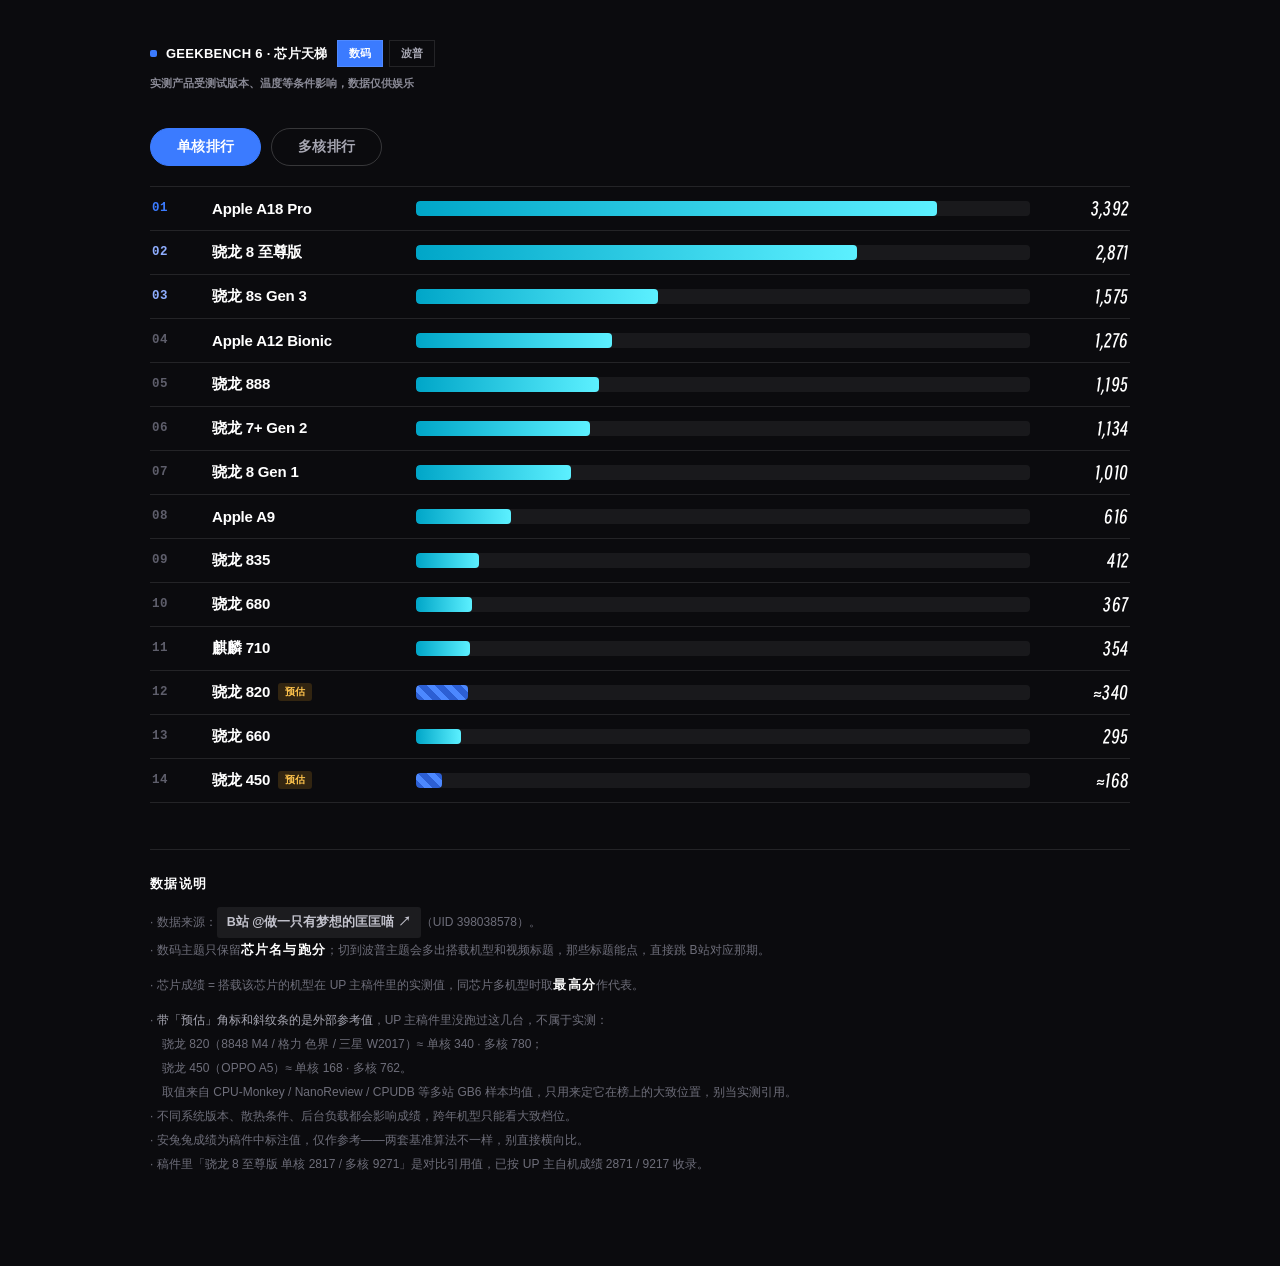
==== SOC_RANK/index.html @ 6fe4a793 "SOC_rank" ====
<!DOCTYPE html>
<html lang="zh-CN">
<head>
<meta charset="utf-8">
<meta name="viewport" content="width=device-width,initial-scale=1,viewport-fit=cover">
<meta name="theme-color" content="#0B0B0E">
<meta name="description" content="做一只有梦想的匡匡喵 视频稿件实测 Geekbench 6 芯片跑分天梯榜：14 颗芯片、17 台机型，单核 / 多核双榜。">
<meta name="author" content="做一只有梦想的匡匡喵">
<meta property="og:type" content="website">
<meta property="og:title" content="芯片性能天梯 · Geekbench 6">
<meta property="og:description" content="14 颗芯片、17 台机型，全部来自视频稿件实测。单核 / 多核双榜。">
<meta name="twitter:card" content="summary">
<link rel="icon" href="data:image/svg+xml,%3Csvg xmlns='http://www.w3.org/2000/svg' viewBox='0 0 32 32'%3E%3Crect width='32' height='32' rx='7' fill='%230B0B0E'/%3E%3Crect x='6' y='18' width='4.5' height='8' rx='1' fill='%233B7BFF'/%3E%3Crect x='13.8' y='12' width='4.5' height='14' rx='1' fill='%233B7BFF'/%3E%3Crect x='21.5' y='6' width='4.5' height='20' rx='1' fill='%233B7BFF'/%3E%3C/svg%3E">
<title>芯片性能天梯 · Geekbench 6 | 做一只有梦想的匡匡喵</title>
<link rel="stylesheet" href="style.css">
</head>
<body data-theme="tech" data-sort="sc">
<div class="wrap">

  <div class="topbar">
    <div class="tb-main">
      <div class="eyebrow">GEEKBENCH 6 · 芯片天梯</div>
      <div class="themes" id="themes">
        <button data-t="tech" class="on">数码</button>
        <button data-t="pop">波普</button>
      </div>
    </div>
    <div class="tb-note">实测产品受测试版本、温度等条件影响，数据仅供娱乐</div>
  </div>

  <div class="searchwrap">
    <span class="mag">
      <svg viewBox="0 0 24 24" width="17" height="17" aria-hidden="true">
        <circle cx="10.5" cy="10.5" r="6.6" fill="none" stroke="currentColor" stroke-width="2.4"/>
        <path d="M15.5 15.5 L21 21" stroke="currentColor" stroke-width="2.4" stroke-linecap="round"/>
      </svg>
    </span>
    <input id="q" type="text" autocomplete="off" spellcheck="false"
           placeholder="搜芯片或机型，比如 骁龙 888、iPhone、iPad、小米…">
    <button class="clr" id="clr" hidden>✕</button>
  </div>

  <div class="stats" id="stats"></div>

  <div class="toolbar">
    <div class="seg" id="seg">
      <button data-k="sc" class="on">单核排行</button>
      <button data-k="mc">多核排行</button>
    </div>
  </div>

  <div class="list" id="list"></div>

  <footer>
    <b>数据说明</b><br>
    · 数据来源：<a class="home" href="https://space.bilibili.com/398038578" target="_blank" rel="noopener">B站 @做一只有梦想的匡匡喵 ↗</a>（UID 398038578）。<br>
    · 数码主题只保留<b>芯片名与跑分</b>；切到波普主题会多出搭载机型和视频标题，那些标题能点，直接跳 B站对应那期。<br>
    · 芯片成绩 = 搭载该芯片的机型在 UP 主稿件里的实测值，同芯片多机型时取<b>最高分</b>作代表。<br>
    · <s>带「预估」角标和斜纹条的是外部参考值</s>，UP 主稿件里没跑过这几台，不属于实测：<br>
    　骁龙 820（8848 M4 / 格力 色界 / 三星 W2017）≈ 单核 340 · 多核 780；<br>
    　骁龙 450（OPPO A5）≈ 单核 168 · 多核 762。<br>
    　取值来自 CPU-Monkey / NanoReview / CPUDB 等多站 GB6 样本均值，只用来定它在榜上的大致位置，别当实测引用。<br>
    · 不同系统版本、散热条件、后台负载都会影响成绩，跨年机型只能看大致档位。<br>
    · 安兔兔成绩为稿件中标注值，仅作参考——两套基准算法不一样，别直接横向比。<br>
    · 稿件里「骁龙 8 至尊版 单核 2817 / 多核 9271」是对比引用值，已按 UP 主自机成绩 2871 / 9217 收录。
  </footer>

</div>

<script src="script.js"></script>
</body>
</html>
---- SOC_RANK/style.css ----
/* ============================================================
   主题：tech 数码（默认·排行榜） / pop 波普
   ============================================================ */
/* 得意黑（Smiley Sans Oblique）子集——只留数字与符号，1.4KB 内嵌，
   换机器/发给别人都不会掉字体。 */
@font-face{
  font-family:"SmileyNum";
  src:url([data-uri]) format("woff2");
  font-display:swap;
}
:root{
  --font:"Arial Black",-apple-system,BlinkMacSystemFont,"PingFang SC","Hiragino Sans GB","Helvetica Neue",Helvetica,sans-serif;
  --mono:ui-monospace,SFMono-Regular,"SF Mono",Menlo,Consolas,"Roboto Mono",monospace;

  --bg:#FFE500;
  --dots:rgba(10,10,10,.16);
  --doth:11px;

  --ink:#0A0A0A;
  --ink2:rgba(10,10,10,.6);

  --card:#FFFFFF;
  --card2:#F5F5F5;

  --bd:#0A0A0A;
  --bdw:3px;
  --radius:0px;

  --shadow:7px 7px 0 #0A0A0A;
  --shadow-sm:4px 4px 0 #0A0A0A;
  --hovertf:translate(-3px,-3px);
  --hoversh:10px 10px 0 #0A0A0A;

  --acc:#FF2E93;
  --acc2:#00C8FF;
  --acc-est:#FF3B30;
  --eststripe:rgba(255,255,255,.9);
  --track:#EFEFEF;

  --chipbg:#0A0A0A;
  --chipfg:#FFFFFF;
  --off:#9A9A9A;

  --btnbg:#FFFFFF;
  --btnfg:#0A0A0A;
  --btnon:#FF2E93;
  --btnonfg:#FFFFFF;

  --rk1:#FF2E93; --rk1fg:#FFFFFF;
  --rk2:#1B3CFF; --rk2fg:#FFFFFF;
  --rk3:#00C8FF; --rk3fg:#0A0A0A;

  --t1bg:#FF2E93; --t1fg:#FFFFFF;
  --t2bg:#1B3CFF; --t2fg:#FFFFFF;
  --t3bg:#00C8FF; --t3fg:#0A0A0A;
  --t4bg:#FFE500; --t4fg:#0A0A0A;

  --hlbg:#FFE500;
  --hlfg:#0A0A0A;

  --footbg:#0A0A0A;
  --footfg:#FFE500;

  --name:21px;
}

/* ============================================================
   数码风 · 排行榜形态（默认）
   ============================================================ */
body[data-theme="tech"]{
  --bg:#0B0B0E;
  --dots:transparent;

  --ink:#FFFFFF;
  --ink2:#8A8A96;

  --card:transparent;
  --card2:transparent;

  --bd:rgba(255,255,255,.10);
  --bdw:1px;
  --radius:0px;

  --shadow:none;
  --shadow-sm:none;
  --hovertf:none;
  --hoversh:none;

  --acc:#3B7BFF;
  --acc2:#00E0FF;
  --acc-est:#FFB020;
  --eststripe:rgba(0,0,0,.5);
  --track:rgba(255,255,255,.06);

  --chipbg:rgba(255,255,255,.07);
  --chipfg:#9A9AA6;
  --off:#4A4A56;

  --btnbg:transparent;
  --btnfg:#A8A8B4;
  --btnon:#3B7BFF;
  --btnonfg:#FFFFFF;

  --rk1:#3B7BFF; --rk1fg:#FFFFFF;
  --rk2:#3B7BFF; --rk2fg:#FFFFFF;
  --rk3:#3B7BFF; --rk3fg:#FFFFFF;

  --t1bg:rgba(59,123,255,.16); --t1fg:#7FA8FF;
  --t2bg:rgba(59,123,255,.10); --t2fg:#6E93E0;
  --t3bg:rgba(255,255,255,.06); --t3fg:#9A9AA6;
  --t4bg:rgba(255,255,255,.04); --t4fg:#7A7A86;

  --hlbg:rgba(255,255,255,.08);
  --hlfg:#B8B8C4;

  --footbg:transparent;
  --footfg:#6E6E7A;

  /* 排行行的列宽，行与刻度轴共用同一套 */
  --cols:46px minmax(120px,190px) 1fr 84px;
  --colgap:14px;
}

/* ---------- 排行榜行 ---------- */
body[data-theme="tech"] .list{gap:0;border-top:1px solid var(--bd)}
body[data-theme="tech"] .row{
  display:grid;
  grid-template-columns:var(--cols);
  column-gap:var(--colgap);
  align-items:center;
  background:transparent;border:0;border-bottom:1px solid var(--bd);
  border-radius:0;box-shadow:none;
  padding:11px 2px;
  transition:background .14s;
}
body[data-theme="tech"] .row:hover{background:rgba(255,255,255,.03);transform:none;box-shadow:none}
body[data-theme="tech"] .body{display:contents}

body[data-theme="tech"] .row>.rank{
  grid-column:1;grid-row:1;
  width:auto;height:auto;justify-self:start;
  font-family:var(--mono);font-size:12.5px;font-weight:700;
  letter-spacing:.04em;
  background:none;border:0;border-radius:0;box-shadow:none;
  color:#5E5E6B;
}
body[data-theme="tech"] .row.top1 .rank{color:var(--acc)}
body[data-theme="tech"] .row.top2 .rank,
body[data-theme="tech"] .row.top3 .rank{color:#8FAEFF}

body[data-theme="tech"] .head{
  grid-column:2;grid-row:1;margin:0;gap:8px;flex-wrap:nowrap;min-width:0;
}
body[data-theme="tech"] .name{
  font-size:15px;letter-spacing:-.012em;font-weight:700;
  white-space:nowrap;overflow:hidden;text-overflow:ellipsis;
}
body[data-theme="tech"] .chip{display:none}
body[data-theme="tech"] .mark{
  font-size:10px;padding:2px 7px;border-radius:3px;transform:none;
  background:rgba(255,176,32,.16);color:#FFC44D;flex:0 0 auto;
}
body[data-theme="tech"] .tier{display:none}

/* 条与分数：拆到行网格里 */
body[data-theme="tech"] .bars{display:contents}
body[data-theme="tech"] .bar{display:contents}
body[data-theme="tech"] .bar .lbl{display:none}
body[data-theme="tech"] .bar .track{
  grid-column:3;grid-row:1;
  height:15px;border:0;border-radius:4px;overflow:hidden;
  background:var(--track);
}
body[data-theme="tech"] .bar .val{
  grid-column:4;grid-row:1;
  font-family:"SmileyNum",var(--mono);font-size:18px;font-weight:400;
  text-align:right;color:#FFFFFF;letter-spacing:.01em;
}
body[data-theme="tech"] .bar.dim .val{color:#5E5E6B}
/* 只显示当前排序的那一条 */
body[data-theme="tech"][data-sort="mc"] .bar.sc,
body[data-theme="tech"][data-sort="sc"] .bar.mc{display:none}

body[data-theme="tech"] .fill{
  border-radius:4px;min-width:3px;
  background-color:#3B7BFF;
  background-image:linear-gradient(90deg,#2C5FD4,#4C88FF);
}
/* 单核条换成青色，跟多核的蓝色区分开 */
body[data-theme="tech"] .fill.sc{
  background-color:#00E0FF;
  background-image:linear-gradient(90deg,#00A6C8,#5CF0FF);
}
body[data-theme="tech"] .fill.est{
  background-image:repeating-linear-gradient(45deg,#2C5FD4 0 6px,#4C88FF 6px 12px);
}

/* 机型 / 视频标题：数码风只留芯片名与跑分，这两行整体不要 */
body[data-theme="tech"] .devs{display:none}
body[data-theme="tech"] .foot{display:none}
body[data-theme="tech"] .dev{
  padding:0;border:0;font-size:11.5px;font-weight:500;
  gap:6px;color:#8A8A96;
}
body[data-theme="tech"] .dev+.dev{border-top:0}
body[data-theme="tech"] .dev .sq{display:none}
body[data-theme="tech"] .dev .nums{display:none}
body[data-theme="tech"] .dev .att{
  background:rgba(255,255,255,.07);border:0;color:#9A9AA6;
  padding:1px 6px;border-radius:3px;font-size:10px;
}
body[data-theme="tech"] .dev .tag{
  background:rgba(255,176,32,.14);color:#FFC44D;
  padding:1px 6px;border-radius:3px;font-size:10px;
}
body[data-theme="tech"] .dev .tag.off{background:rgba(255,255,255,.07);color:#6E6E7A}
body[data-theme="tech"] a.dn{color:#C4C4CE}
body[data-theme="tech"] a.dn:hover{color:var(--acc)}
body[data-theme="tech"] a.dn .a2{opacity:.45}

body[data-theme="tech"] .foot{
  grid-column:2 / -1;grid-row:3;
  margin:2px 0 0;
}
body[data-theme="tech"] a.vt{
  font-size:11px;font-weight:500;color:#6E6E7A;
  line-height:1.5;
}
body[data-theme="tech"] a.vt:hover{color:var(--acc);border-bottom-color:transparent}
body[data-theme="tech"] a.vt .arw{margin-top:0}

/* ---------- 顶部标识 ---------- */
body[data-theme="tech"] .eyebrow{
  background:none;color:#FFFFFF;
  transform:none;border-radius:0;padding:0;
  font-size:13px;letter-spacing:.02em;
}
body[data-theme="tech"] .eyebrow::before{
  content:"";display:inline-block;width:7px;height:7px;border-radius:2px;
  background:var(--acc);margin-right:9px;vertical-align:1px;
}

/* ---------- 切换胶囊 ---------- */
body[data-theme="tech"] .seg{gap:10px}
body[data-theme="tech"] .seg button{
  border-radius:999px;padding:9px 26px;font-size:13.5px;font-weight:700;
  background:transparent;border:1.5px solid rgba(255,255,255,.18);
  color:#A8A8B4;box-shadow:none;
}
body[data-theme="tech"] .seg button:hover{transform:none;box-shadow:none;color:#fff}
body[data-theme="tech"] .seg button.on{
  background:var(--acc);border-color:var(--acc);color:#fff;
}

/* ---------- 搜索栏 / 统计条：数码主题整体不要 ---------- */
body[data-theme="tech"] .searchwrap,
body[data-theme="tech"] .stats{display:none}

/* ---------- 区块标题 ---------- */
body[data-theme="tech"] .sec-title{
  background:none;color:#FFFFFF;border:0;border-radius:0;
  padding:0;margin:34px 0 12px;
  font-size:13px;letter-spacing:.02em;
}
body[data-theme="tech"] .sec-title::before{
  content:"";display:inline-block;width:7px;height:7px;border-radius:2px;
  background:var(--acc);margin-right:9px;vertical-align:1px;
}
body[data-theme="tech"] .note{color:#6E6E7A;font-weight:500}
body[data-theme="tech"] .empty{
  background:none;border:1px dashed rgba(255,255,255,.14);border-radius:10px;
  color:#6E6E7A;
}

/* ---------- 页脚 ---------- */
body[data-theme="tech"] footer{
  background:none;border:0;border-top:1px solid var(--bd);border-radius:0;
  box-shadow:none;margin-top:46px;padding:22px 0 0;
  color:#6E6E7A;font-weight:500;
}
body[data-theme="tech"] footer b{
  background:none;color:#FFFFFF;padding:0;font-weight:700;
}
body[data-theme="tech"] footer s{color:#A8A8B4}
body[data-theme="tech"] footer a.home{
  background:rgba(255,255,255,.07);color:#C4C4CE;border-radius:3px;
}
body[data-theme="tech"] footer a.home:hover{background:var(--acc);color:#fff}

/* ============================================================
   波普风
   ============================================================ */
body[data-theme="pop"] .mark{transform:rotate(-2deg)}

/* ============================================================
   通用组件
   ============================================================ */
*{box-sizing:border-box;margin:0;padding:0}
html{-webkit-text-size-adjust:100%}
body{
  background-color:var(--bg);
  background-image:radial-gradient(var(--dots) 1.7px,transparent 1.7px);
  background-size:var(--doth) var(--doth);
  color:var(--ink);
  font-family:var(--font);
  -webkit-font-smoothing:antialiased;
  padding:40px 22px 90px;
  transition:background-color .25s,color .25s;
}
.wrap{max-width:980px;margin:0 auto}

/* ---------- topbar ---------- */
.topbar{display:flex;flex-direction:column;gap:8px;margin-bottom:22px}
.tb-main{display:flex;align-items:center;gap:10px;flex-wrap:wrap}
.eyebrow{
  display:inline-block;background:var(--ink);color:var(--bg);
  font-size:12px;font-weight:900;letter-spacing:.2em;
  padding:7px 14px;transform:rotate(-1.4deg);
}
.tb-note{font-size:11px;font-weight:700;color:var(--ink2);line-height:1.5}

.themes{display:inline-flex;gap:6px}
.themes button{
  appearance:none;font-family:inherit;font-size:11px;font-weight:900;
  padding:5px 11px;cursor:pointer;transition:.16s;
  background:var(--btnbg);color:var(--btnfg);
  border:var(--bdw) solid var(--bd);border-radius:var(--radius);
  box-shadow:var(--shadow-sm);
}
.themes button:hover{transform:var(--hovertf);box-shadow:var(--hoversh)}
.themes button.on{background:var(--btnon);color:var(--btnonfg)}

/* ---------- 搜索栏 ---------- */
.searchwrap{
  display:flex;align-items:center;gap:11px;
  background:var(--card);border:var(--bdw) solid var(--bd);
  border-radius:var(--radius);box-shadow:var(--shadow);
  padding:0 15px;height:60px;margin-bottom:26px;
  transition:.16s;
}
.searchwrap:focus-within{box-shadow:var(--hoversh)}
.searchwrap .mag{flex:0 0 auto;color:var(--ink2);display:flex}
.searchwrap input{
  flex:1;min-width:0;border:0;background:transparent;outline:none;
  font-family:inherit;font-size:15.5px;font-weight:900;color:var(--ink);
  letter-spacing:-.015em;
}
.searchwrap input::placeholder{color:var(--ink2);font-weight:700}
.searchwrap .clr{
  appearance:none;border:0;background:transparent;color:var(--ink2);
  font-family:inherit;font-size:15px;font-weight:900;cursor:pointer;
  padding:6px 4px;line-height:1;
}
.searchwrap .clr:hover{color:var(--acc)}

/* ---------- stats ---------- */
.stats{display:flex;gap:14px;flex-wrap:wrap}
.stat{
  background:var(--card);border:var(--bdw) solid var(--bd);
  border-radius:var(--radius);box-shadow:var(--shadow-sm);
  padding:11px 18px 12px;min-width:124px;
}
.stat .k{font-size:11px;font-weight:900;letter-spacing:.14em;opacity:.6;margin-bottom:6px}
.stat .v{font-size:22px;font-weight:900;letter-spacing:-.03em}
.stat .v small{font-size:12px;font-weight:900;margin-left:3px;opacity:.65}
.stat.hit{background:var(--acc);color:var(--card);border-color:var(--acc)}
.stat.hit .k{opacity:.75}

/* ---------- toolbar ---------- */
.toolbar{
  display:flex;align-items:center;justify-content:space-between;gap:16px;
  flex-wrap:wrap;margin:36px 0 20px;
}
.seg{display:inline-flex;gap:9px}
.seg button{
  appearance:none;font-family:inherit;font-size:13.5px;font-weight:900;letter-spacing:.02em;
  padding:11px 20px;cursor:pointer;transition:.16s;
  background:var(--btnbg);color:var(--btnfg);
  border:var(--bdw) solid var(--bd);border-radius:var(--radius);
  box-shadow:var(--shadow-sm);
}
.seg button:hover{transform:var(--hovertf);box-shadow:var(--hoversh)}
.seg button.on{background:var(--btnon);color:var(--btnonfg)}

/* ---------- list ---------- */
.list{display:flex;flex-direction:column;gap:18px}
.row{
  display:grid;grid-template-columns:66px 1fr;gap:16px;align-items:start;
  background:var(--card);border:var(--bdw) solid var(--bd);
  border-radius:var(--radius);box-shadow:var(--shadow);
  padding:17px 20px 18px;transition:transform .16s,box-shadow .16s;
}
.row:hover{transform:var(--hovertf);box-shadow:var(--hoversh)}

.rank{
  width:58px;height:58px;display:grid;place-items:center;
  font-size:21px;font-weight:900;letter-spacing:-.04em;
  background:var(--card);color:var(--ink);
  border:var(--bdw) solid var(--bd);border-radius:50%;
}
.row.top1 .rank{background:var(--rk1);color:var(--rk1fg);border-color:var(--rk1)}
.row.top2 .rank{background:var(--rk2);color:var(--rk2fg);border-color:var(--rk2)}
.row.top3 .rank{background:var(--rk3);color:var(--rk3fg);border-color:var(--rk3)}

.body{min-width:0}
.head{display:flex;align-items:center;gap:9px;flex-wrap:wrap;margin-bottom:14px}
.name{font-size:var(--name);font-weight:900;letter-spacing:-.035em}
.chip{
  font-size:11px;font-weight:900;color:var(--chipfg);background:var(--chipbg);
  padding:4px 9px;white-space:nowrap;letter-spacing:.02em;border-radius:2px;
}
.tier{
  font-size:11px;font-weight:900;padding:4px 9px;white-space:nowrap;
  border:var(--bdw) solid var(--bd);border-radius:2px;letter-spacing:.04em;
}
.tier.t1{background:var(--t1bg);color:var(--t1fg);border-color:var(--t1bg)}
.tier.t2{background:var(--t2bg);color:var(--t2fg);border-color:var(--t2bg)}
.tier.t3{background:var(--t3bg);color:var(--t3fg);border-color:var(--t3bg)}
.tier.t4{background:var(--t4bg);color:var(--t4fg);border-color:var(--bd)}
.mark{
  font-size:11px;font-weight:900;color:#FFF;background:var(--acc-est);
  padding:4px 9px;white-space:nowrap;border-radius:2px;
}

.bars{display:flex;flex-direction:column;gap:8px}
.bar{display:grid;grid-template-columns:42px 1fr 78px;gap:11px;align-items:center}
.bar .lbl{font-size:11.5px;font-weight:900;letter-spacing:.06em;color:var(--ink2)}
.track{
  height:15px;background:var(--track);
  border:var(--bdw) solid var(--bd);border-radius:2px;overflow:hidden;
}
.fill{height:100%;transition:width .5s cubic-bezier(.2,.8,.2,1);min-width:4px;border-radius:1px}
.fill.mc{background-color:var(--acc)}
.fill.sc{background-color:var(--acc2)}
.fill.est{background-image:repeating-linear-gradient(45deg,var(--eststripe) 0 4px,transparent 4px 9px)}
.bar .val{font-family:"SmileyNum",var(--mono);font-size:16px;font-weight:400;text-align:right;letter-spacing:.01em}
.bar.dim .val{opacity:.45}

/* ---------- 搭载机型 ---------- */
.devs{
  margin-top:15px;border:var(--bdw) solid var(--bd);
  border-radius:calc(var(--radius) * .7);background:var(--card2);
}
.dev{
  display:flex;align-items:center;gap:9px;flex-wrap:wrap;
  padding:8px 12px;font-size:12px;font-weight:900;
}
.dev+.dev{border-top:var(--bdw) solid var(--bd)}
.dev .sq{width:9px;height:9px;background:var(--acc);flex:0 0 auto;border-radius:1px}
.dev .dn{letter-spacing:-.02em}
a.dn{
  color:inherit;text-decoration:none;display:inline-flex;align-items:center;gap:4px;
  border-bottom:2px solid transparent;transition:.16s;
}
a.dn .a2{font-size:9.5px;opacity:.5;display:inline-block;transition:transform .16s}
a.dn:hover{color:var(--acc)}
a.dn:hover .a2{opacity:1;transform:translate(2px,-2px)}
.dev .nums{margin-left:auto;font-variant-numeric:tabular-nums;opacity:.62;font-weight:700;font-size:11.5px}
.dev .att{
  background:var(--hlbg);color:var(--hlfg);
  border:var(--bdw) solid var(--bd);
  padding:2px 7px;font-size:10.5px;letter-spacing:.02em;border-radius:2px;
}
.dev .tag{background:var(--acc-est);color:#FFF;padding:2px 7px;font-size:10.5px;border-radius:2px}
.dev .tag.off{background:var(--off);color:#FFF}

.foot{display:flex;gap:10px;flex-wrap:wrap;align-items:center;margin-top:13px}
a.vt{
  font-size:11.5px;font-weight:900;color:var(--ink2);
  text-decoration:none;line-height:1.6;
  border-bottom:2px solid transparent;padding-bottom:1px;
  transition:.16s;display:inline-flex;align-items:baseline;gap:5px;
}
a.vt .pl{font-size:9px;opacity:.75;transform:translateY(-1px)}
a.vt .arw{font-size:10px;transition:transform .16s;display:inline-block}
a.vt:hover{color:var(--acc);border-bottom-color:var(--acc)}
a.vt:hover .arw{transform:translate(2px,-2px)}

/* ---------- section ---------- */
.sec-title{
  display:inline-block;background:var(--ink);color:var(--bg);
  font-size:13px;font-weight:900;letter-spacing:.16em;
  padding:8px 16px;margin:50px 0 18px;border-radius:3px;
}
body[data-theme="pop"] .sec-title{transform:rotate(-1deg);border-radius:0}
.note{font-size:12px;font-weight:700;color:var(--ink2);line-height:1.75;margin:-6px 0 16px;max-width:660px}

.empty{
  background:var(--card);border:var(--bdw) dashed var(--bd);
  border-radius:var(--radius);padding:34px 20px;text-align:center;
  font-size:14px;font-weight:900;color:var(--ink2);
}
.empty b{color:var(--ink)}

/* ---------- footer ---------- */
footer{
  margin-top:60px;background:var(--footbg);color:var(--footfg);
  border:var(--bdw) solid var(--bd);border-radius:var(--radius);
  box-shadow:var(--shadow);padding:22px 24px 24px;
  font-size:12px;font-weight:700;line-height:2;
}
footer b{
  display:inline-block;background:var(--hlbg);color:var(--hlfg);
  padding:2px 9px;margin-bottom:10px;font-size:12.5px;letter-spacing:.1em;border-radius:2px;
}
footer s{color:var(--acc);text-decoration:none}
footer a.home{
  display:inline-flex;align-items:center;gap:6px;
  background:var(--hlbg);color:var(--hlfg);text-decoration:none;
  font-weight:900;font-size:12.5px;padding:3px 10px;border-radius:2px;
  transition:.16s;
}
footer a.home:hover{background:var(--acc);color:var(--card)}

/* ============================================================
   响应式
   ============================================================ */
@media (hover:none){
  .row:hover{transform:none;box-shadow:var(--shadow)}
  .themes button:hover,.seg button:hover{transform:none;box-shadow:var(--shadow-sm)}
  body[data-theme="tech"] .row:hover{background:none}
}

@media (max-width:820px){
  body{padding:30px 16px 72px}
  body[data-theme="tech"]{--cols:42px minmax(104px,170px) 1fr 78px;--colgap:12px}
  body[data-theme="tech"] .row{padding:10px 2px}
  body[data-theme="tech"] .name{font-size:14px}
  .row{grid-template-columns:54px 1fr;gap:14px}
  .rank{width:48px;height:48px;font-size:19px}
  .name{font-size:19px}
  .bar{grid-template-columns:38px 1fr 70px;gap:9px}
  .stat{min-width:104px;padding:10px 15px 11px}
  .stat .v{font-size:20px}
}

@media (max-width:560px){
  body{
    padding:20px max(12px,env(safe-area-inset-left)) 56px max(12px,env(safe-area-inset-right));
  }
  .topbar{gap:7px;margin-bottom:16px}
  .tb-main{gap:8px}
  .eyebrow{font-size:11px;letter-spacing:.16em}
  .themes{gap:5px}
  .themes button{padding:4px 10px;font-size:10.5px}
  .tb-note{font-size:10.5px}

  .searchwrap{height:50px;padding:0 12px;gap:9px;margin-bottom:18px}
  .searchwrap input{font-size:16px}
  .searchwrap input::placeholder{font-size:13px}

  .stats{display:grid;grid-template-columns:repeat(2,1fr);gap:10px}
  .stat{min-width:0;padding:9px 12px 10px}
  .stat .k{font-size:10px;letter-spacing:.1em;margin-bottom:4px}
  .stat .v{font-size:19px}
  .stat .v small{font-size:11px}

  .toolbar{flex-direction:column;align-items:stretch;gap:12px;margin:24px 0 16px}
  .seg{display:grid;grid-template-columns:1fr 1fr;gap:8px}
  .seg button{padding:12px 0;font-size:13.5px}

  .list{gap:13px}

  /* ---- 数码·排行榜：手机上收窄列、名字允许换行 ---- */
  body[data-theme="tech"]{--cols:24px 110px 1fr 58px;--colgap:7px}
  body[data-theme="tech"] .row{padding:10px 0}
  body[data-theme="tech"] .name{
    font-size:11.5px;white-space:nowrap;
    overflow:hidden;text-overflow:ellipsis;
  }
  body[data-theme="tech"] .head{align-items:center;gap:5px}
  body[data-theme="tech"] .chip{display:none}
  body[data-theme="tech"] .row>.rank{font-size:11px}
  body[data-theme="tech"] .bar .track{height:13px;border-radius:3px}
  body[data-theme="tech"] .bar .val{font-size:15px}
  body[data-theme="tech"] .devs{gap:1px 10px;margin-top:4px}
  body[data-theme="tech"] .dev{font-size:10.5px;gap:5px}
  body[data-theme="tech"] .foot{grid-row:3;margin-top:1px}
  body[data-theme="tech"] a.vt{font-size:10.5px}
  body[data-theme="tech"] .sec-title{font-size:12px;margin:30px 0 10px}
  body[data-theme="tech"] footer{font-size:11.5px;line-height:1.85;padding-top:18px}

  /* ---- 波普：卡片转单列 ---- */
  .row{grid-template-columns:1fr;gap:0;padding:14px 14px 15px}
  .row>.rank{
    width:auto;height:auto;min-width:0;justify-self:start;
    font-size:12px;letter-spacing:.04em;padding:3px 10px;border-radius:5px;
    margin-bottom:10px;
  }

  .head{gap:7px;margin-bottom:11px}
  .name{font-size:17px}
  .chip,.tier{font-size:10px;padding:3px 7px}

  .bar{grid-template-columns:30px 1fr 58px;gap:7px}
  .bar .lbl{font-size:10.5px;letter-spacing:.02em}
  .bar .val{font-size:13px}
  .track{height:13px;border-width:2px}

  .devs{margin-top:12px}
  .dev{padding:8px 10px;font-size:11.5px;gap:7px}
  .dev .nums{margin-left:0;width:100%;font-size:11px}
  .dev .att,.dev .tag{font-size:10px;padding:2px 6px}

  a.vt{font-size:11px;line-height:1.55;display:flex;align-items:flex-start;gap:5px}
  a.vt .pl{margin-top:2px}
  a.vt .arw{margin-top:2px;flex:0 0 auto}

  .sec-title{font-size:12px;padding:7px 13px;letter-spacing:.12em;margin:34px 0 14px}
  .note{font-size:11.5px;line-height:1.7}
  .empty{padding:26px 16px;font-size:13px}

  footer{margin-top:40px;padding:17px 16px 19px;font-size:11.5px;line-height:1.85}
  footer b{font-size:11.5px}
}
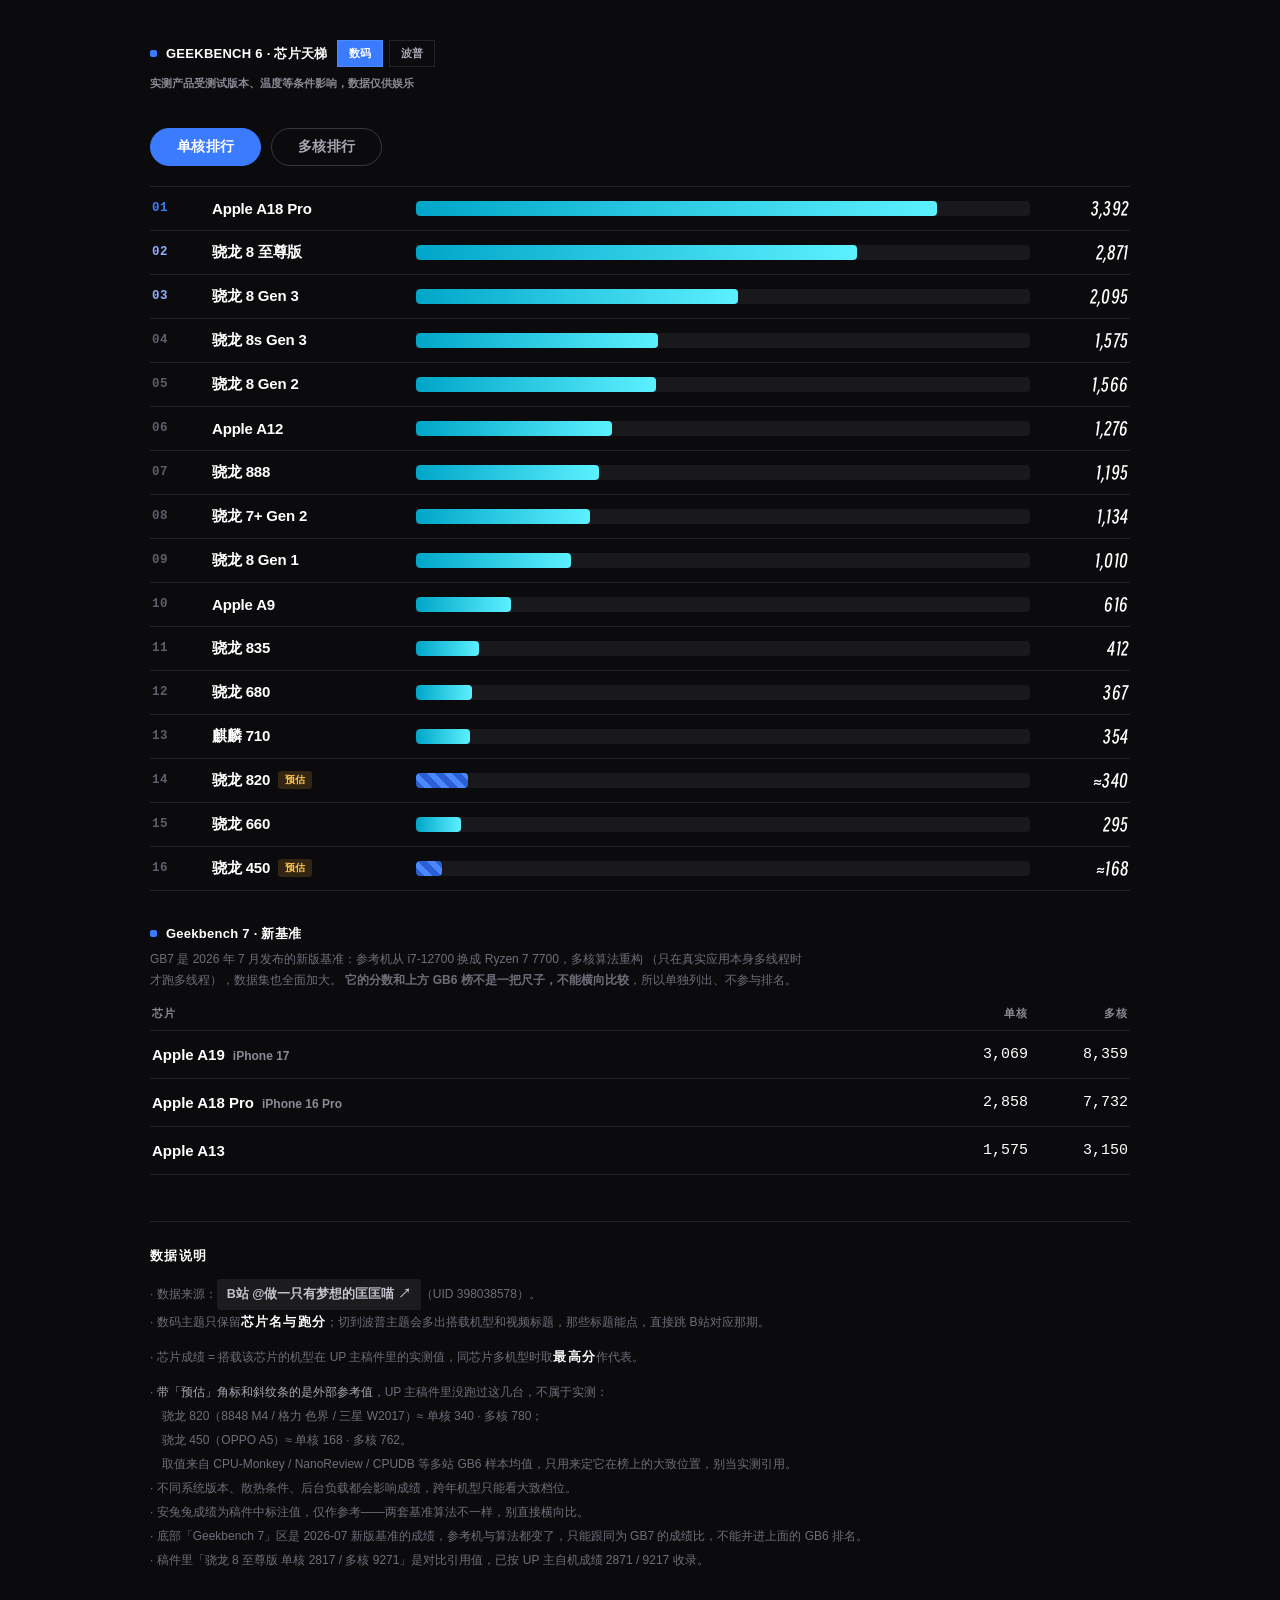
==== commit 3822cdfa: "1.0.1" ====
--- a/SOC_RANK/index.html
+++ b/SOC_RANK/index.html
@@ -4,11 +4,11 @@
 <meta charset="utf-8">
 <meta name="viewport" content="width=device-width,initial-scale=1,viewport-fit=cover">
 <meta name="theme-color" content="#0B0B0E">
-<meta name="description" content="做一只有梦想的匡匡喵 视频稿件实测 Geekbench 6 芯片跑分天梯榜：14 颗芯片、17 台机型，单核 / 多核双榜。">
+<meta name="description" content="做一只有梦想的匡匡喵 视频稿件实测 Geekbench 6 芯片跑分天梯榜：16 颗芯片、20 台机型，单核 / 多核双榜；另附 Geekbench 7 新基准成绩。">
 <meta name="author" content="做一只有梦想的匡匡喵">
 <meta property="og:type" content="website">
 <meta property="og:title" content="芯片性能天梯 · Geekbench 6">
-<meta property="og:description" content="14 颗芯片、17 台机型，全部来自视频稿件实测。单核 / 多核双榜。">
+<meta property="og:description" content="16 颗芯片、20 台机型全部来自视频稿件实测（Geekbench 6），单核 / 多核双榜；另附 Geekbench 7 新基准成绩（与 GB6 不可混比）。">
 <meta name="twitter:card" content="summary">
 <link rel="icon" href="data:image/svg+xml,%3Csvg xmlns='http://www.w3.org/2000/svg' viewBox='0 0 32 32'%3E%3Crect width='32' height='32' rx='7' fill='%230B0B0E'/%3E%3Crect x='6' y='18' width='4.5' height='8' rx='1' fill='%233B7BFF'/%3E%3Crect x='13.8' y='12' width='4.5' height='14' rx='1' fill='%233B7BFF'/%3E%3Crect x='21.5' y='6' width='4.5' height='20' rx='1' fill='%233B7BFF'/%3E%3C/svg%3E">
 <title>芯片性能天梯 · Geekbench 6 | 做一只有梦想的匡匡喵</title>
@@ -51,6 +51,16 @@
 
   <div class="list" id="list"></div>
 
+  <section id="secGb7">
+    <div class="sec-title">Geekbench 7 · 新基准</div>
+    <div class="note">
+      GB7 是 2026 年 7 月发布的新版基准：参考机从 i7-12700 换成 Ryzen 7 7700，多核算法重构
+      （只在真实应用本身多线程时才跑多线程），数据集也全面加大。
+      <b>它的分数和上方 GB6 榜不是一把尺子，不能横向比较</b>，所以单独列出、不参与排名。
+    </div>
+    <div id="gb7"></div>
+  </section>
+
   <footer>
     <b>数据说明</b><br>
     · 数据来源：<a class="home" href="https://space.bilibili.com/398038578" target="_blank" rel="noopener">B站 @做一只有梦想的匡匡喵 ↗</a>（UID 398038578）。<br>
@@ -62,6 +72,7 @@
     　取值来自 CPU-Monkey / NanoReview / CPUDB 等多站 GB6 样本均值，只用来定它在榜上的大致位置，别当实测引用。<br>
     · 不同系统版本、散热条件、后台负载都会影响成绩，跨年机型只能看大致档位。<br>
     · 安兔兔成绩为稿件中标注值，仅作参考——两套基准算法不一样，别直接横向比。<br>
+    · 底部「Geekbench 7」区是 2026-07 新版基准的成绩，参考机与算法都变了，只能跟同为 GB7 的成绩比，不能并进上面的 GB6 排名。<br>
     · 稿件里「骁龙 8 至尊版 单核 2817 / 多核 9271」是对比引用值，已按 UP 主自机成绩 2871 / 9217 收录。
   </footer>
 
--- a/SOC_RANK/style.css
+++ b/SOC_RANK/style.css
@@ -491,6 +491,42 @@
   font-size:14px;font-weight:900;color:var(--ink2);
 }
 .empty b{color:var(--ink)}
+
+/* ---------- Geekbench 7 隔离区（新基准，不与上方 GB6 榜混排/混比） ---------- */
+.gb7-head,.gb7-row{
+  display:grid;grid-template-columns:minmax(0,1fr) 86px 86px;
+  align-items:center;column-gap:14px;
+}
+.gb7-head{
+  padding:0 2px 9px;font-size:10.5px;font-weight:700;
+  letter-spacing:.1em;color:var(--ink2);
+  border-bottom:var(--bdw) solid var(--bd);
+}
+.gb7-head span:not(:first-child){text-align:right}
+.gb7-row{padding:15px 2px;border-bottom:var(--bdw) solid var(--bd)}
+.gb7-row .nm{
+  min-width:0;font-size:15px;font-weight:700;color:var(--ink);
+  overflow:hidden;text-overflow:ellipsis;white-space:nowrap;
+}
+.gb7-row .nm .chip{margin-left:8px}
+/* GB7 表没有机型列，把搭载机型当小字缀在芯片名后——否则观众不知道这分是谁跑的 */
+.gb7-row .nm .dv{
+  margin-left:8px;font-size:12px;font-weight:600;
+  color:var(--ink2);letter-spacing:0;
+}
+.gb7-row .num{
+  font-family:var(--mono);font-size:15px;color:var(--ink);
+  text-align:right;white-space:nowrap;
+}
+/* 波普主题：每行升级成卡片，跟榜单的视觉语言对齐 */
+/* 表头横向内缩必须＝卡片 padding(20) + border(3) = 23px，否则列对不齐 */
+body[data-theme="pop"] .gb7-head{padding:0 23px 10px;border-bottom:0}
+body[data-theme="pop"] #gb7{display:flex;flex-direction:column;gap:12px}
+body[data-theme="pop"] .gb7-row{
+  background:var(--card);border:var(--bdw) solid var(--bd);
+  border-radius:var(--radius);box-shadow:var(--shadow-sm);
+  padding:17px 20px;
+}
 
 /* ---------- footer ---------- */
 footer{
